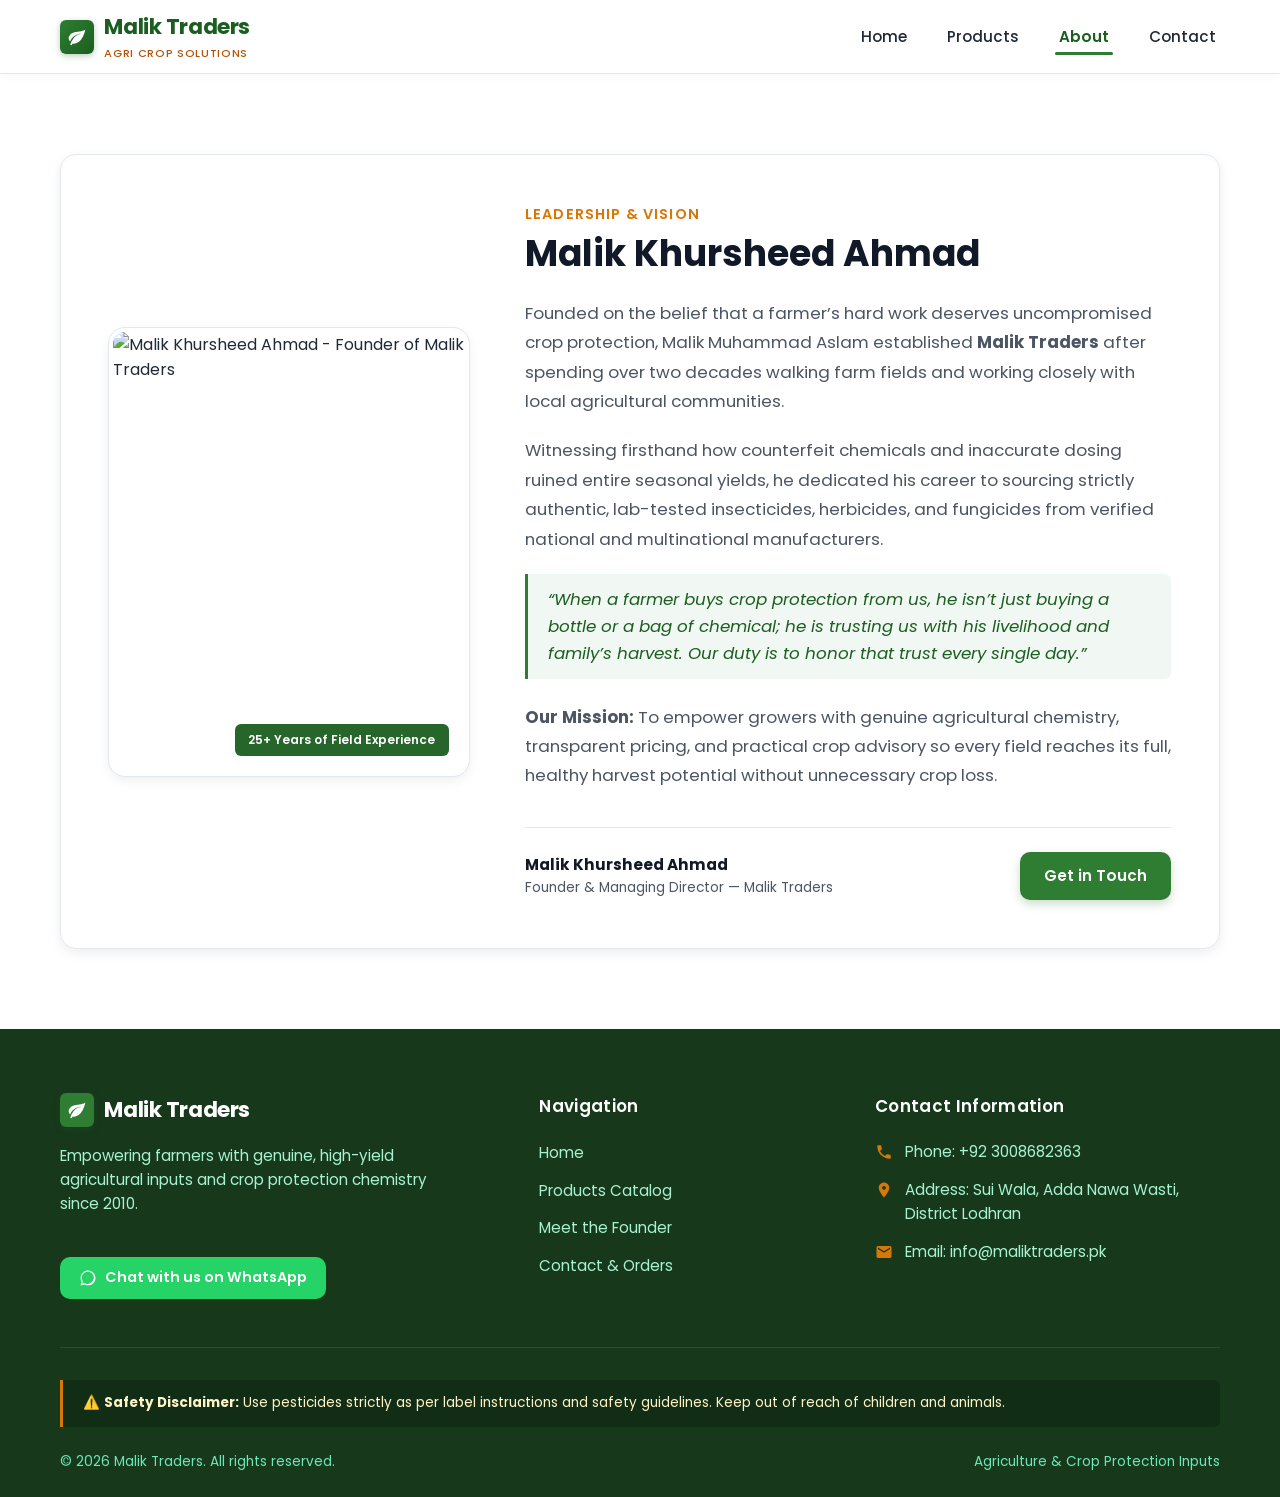
==== about.html @ 1c112be7 "Making Website" ====
<!DOCTYPE html>
<html lang="en">
<head>
  <meta charset="UTF-8">
  <meta name="viewport" content="width=device-width, initial-scale=1.0">
  <title>About Us - Meet the Founder | Malik Traders</title>
  <meta name="description" content="Meet the founder of Malik Traders, Malik Khursheed Ahmad. Learn about our 20+ years of agricultural experience and mission to protect farmers' crops.">
  
  <!-- Google Fonts: Poppins -->
  <link rel="preconnect" href="https://fonts.googleapis.com">
  <link rel="preconnect" href="https://fonts.gstatic.com" crossorigin>
  <link href="https://fonts.googleapis.com/css2?family=Poppins:wght@400;500;600;700&display=swap" rel="stylesheet">
  
  <!-- Stylesheet -->
  <link rel="stylesheet" href="style.css">
</head>
<body>

  <!-- Sticky Navbar -->
  <header class="header">
    <div class="container navbar">
      <a href="index.html" class="logo" aria-label="Malik Traders Home">
        <div class="logo-icon">
          <svg viewBox="0 0 24 24">
            <path d="M17 8C8 10 5.9 16.17 3.82 21.34L5.71 22l1-2.3A4.49 4.49 0 0 0 8 20C19 20 22 3 22 3c-1 2-8 2.25-13 3.25S2 11.5 2 13.5s1.75 3.75 1.75 3.75C7 8 17 8 17 8z"/>
          </svg>
        </div>
        <div>
          <div>Malik Traders</div>
          <span class="logo-badge">Agri Crop Solutions</span>
        </div>
      </a>

      <!-- Mobile Navigation Hamburger -->
      <button class="nav-toggle" aria-label="Toggle navigation menu" aria-expanded="false">
        <span></span>
        <span></span>
        <span></span>
      </button>

      <!-- Nav Links -->
      <nav>
        <ul class="nav-menu">
          <li><a href="index.html" class="nav-link">Home</a></li>
          <li><a href="products.html" class="nav-link">Products</a></li>
          <li><a href="about.html" class="nav-link active">About</a></li>
          <li><a href="contact.html" class="nav-link">Contact</a></li>
        </ul>
      </nav>
    </div>
  </header>

  <main>
    <!-- ONLY ONE SECTION: Meet the Founder -->
    <section class="about-section">
      <div class="container">
        
        <div class="founder-card reveal animate-hero-fade">
          
          <!-- Founder Photo Column -->
          <div class="founder-photo-wrap">
            <img src="images/founder.jpeg" alt="Malik Khursheed Ahmad - Founder of Malik Traders" loading="lazy">
            <div class="founder-badge">
              25+ Years of Field Experience
            </div>
          </div>

          <!-- Founder Bio Column -->
          <div class="founder-details">
            <span class="founder-role">Leadership & Vision</span>
            <h1 class="founder-name">Malik Khursheed Ahmad</h1>
            
            <div class="founder-bio">
              <p>
                Founded on the belief that a farmer’s hard work deserves uncompromised crop protection, 
                Malik Muhammad Aslam established <strong>Malik Traders</strong> after spending over 
                two decades walking farm fields and working closely with local agricultural communities.
              </p>
              <p>
                Witnessing firsthand how counterfeit chemicals and inaccurate dosing ruined entire seasonal yields, 
                he dedicated his career to sourcing strictly authentic, lab-tested insecticides, herbicides, 
                and fungicides from verified national and multinational manufacturers.
              </p>
              
              <div class="founder-quote">
                “When a farmer buys crop protection from us, he isn’t just buying a bottle or a bag of chemical; 
                he is trusting us with his livelihood and family’s harvest. Our duty is to honor that trust every single day.”
              </div>

              <p>
                <strong>Our Mission:</strong> To empower growers with genuine agricultural chemistry, transparent pricing, 
                and practical crop advisory so every field reaches its full, healthy harvest potential without unnecessary crop loss.
              </p>
            </div>

            <div class="founder-signature">
              <div class="signature-meta">
                <strong>Malik Khursheed Ahmad</strong>
                <span>Founder & Managing Director — Malik Traders</span>
              </div>
              <a href="contact.html" class="btn btn-primary" style="margin-left: auto;">
                Get in Touch
              </a>
            </div>

          </div>

        </div>

      </div>
    </section>
  </main>

  <!-- Simple Footer -->
  <footer class="footer">
    <div class="container">
      <div class="footer-top">
        <!-- Brand Info -->
        <div class="footer-brand">
          <a href="index.html" class="logo">
            <div class="logo-icon">
              <svg viewBox="0 0 24 24">
                <path d="M17 8C8 10 5.9 16.17 3.82 21.34L5.71 22l1-2.3A4.49 4.49 0 0 0 8 20C19 20 22 3 22 3c-1 2-8 2.25-13 3.25S2 11.5 2 13.5s1.75 3.75 1.75 3.75C7 8 17 8 17 8z"/>
              </svg>
            </div>
            <span>Malik Traders</span>
          </a>
          <p class="footer-tagline">
            Empowering farmers with genuine, high-yield agricultural inputs and crop protection chemistry since 2010.
          </p>
          <a href="https://wa.me/923008682363?text=Hello%20Malik%20Traders" target="_blank" rel="noopener noreferrer" class="footer-whatsapp-btn">
            <svg viewBox="0 0 24 24">
              <path d="M12.04 2c-5.46 0-9.91 4.45-9.91 9.91 0 1.75.46 3.45 1.32 4.95L2.05 22l5.25-1.38c1.45.79 3.08 1.21 4.74 1.21 5.46 0 9.91-4.45 9.91-9.91 0-2.65-1.03-5.14-2.9-7.01A9.816 9.816 0 0 0 12.04 2zm0 18.09c-1.52 0-3-.41-4.31-1.19l-.31-.18-3.2.84.85-3.12-.2-.32a8.04 8.04 0 0 1-1.23-4.31c0-4.47 3.64-8.11 8.11-8.11 2.17 0 4.2.85 5.73 2.38s2.38 3.56 2.38 5.73-3.64 8.16-8.03 8.16z"/>
            </svg>
            Chat with us on WhatsApp
          </a>
        </div>

        <!-- Quick Links -->
        <div>
          <h4 class="footer-title">Navigation</h4>
          <ul class="footer-nav-list">
            <li><a href="index.html" class="footer-nav-link">Home</a></li>
            <li><a href="products.html" class="footer-nav-link">Products Catalog</a></li>
            <li><a href="about.html" class="footer-nav-link">Meet the Founder</a></li>
            <li><a href="contact.html" class="footer-nav-link">Contact & Orders</a></li>
          </ul>
        </div>

        <!-- Contact Summary -->
        <div>
          <h4 class="footer-title">Contact Information</h4>
          <div class="footer-contact-list">
            <div class="footer-contact-item">
              <svg viewBox="0 0 24 24">
                <path d="M6.62 10.79a15.05 15.05 0 0 0 6.59 6.59l2.2-2.2c.27-.27.67-.36 1.02-.24 1.12.37 2.33.57 3.57.57.55 0 1 .45 1 1V20c0 .55-.45 1-1 1-9.39 0-17-7.61-17-17 0-.55.45-1 1-1h3.5c.55 0 1 .45 1 1 0 1.25.2 2.45.57 3.57.11.35.03.74-.25 1.02l-2.2 2.2z"/>
              </svg>
              <span>Phone: <a href="tel:+923008682363">+92 3008682363</a></span>
            </div>
            <div class="footer-contact-item">
              <svg viewBox="0 0 24 24">
                <path d="M12 2C8.13 2 5 5.13 5 9c0 5.25 7 13 7 13s7-7.75 7-13c0-3.87-3.13-7-7-7zm0 9.5c-1.38 0-2.5-1.12-2.5-2.5s1.12-2.5 2.5-2.5 2.5 1.12 2.5 2.5-1.12 2.5-2.5 2.5z"/>
              </svg>
              <span>Address: Sui Wala, Adda Nawa Wasti, District Lodhran</span>
            </div>
            <div class="footer-contact-item">
              <svg viewBox="0 0 24 24">
                <path d="M20 4H4c-1.1 0-1.99.9-1.99 2L2 18c0 1.1.9 2 2 2h16c1.1 0 2-.9 2-2V6c0-1.1-.9-2-2-2zm0 4l-8 5-8-5V6l8 5 8-5v2z"/>
              </svg>
              <span>Email: <a href="mailto:info@maliktraders.pk">info@maliktraders.pk</a></span>
            </div>
          </div>
        </div>
      </div>

      <!-- Safety Disclaimer (Strict Requirement) -->
      <div class="footer-disclaimer-box">
        <p class="footer-disclaimer-text">
          ⚠️ <strong>Safety Disclaimer:</strong> Use pesticides strictly as per label instructions and safety guidelines. Keep out of reach of children and animals.
        </p>
      </div>

      <!-- Bottom Bar -->
      <div class="footer-bottom">
        <div>&copy; <span id="current-year">2026</span> Malik Traders. All rights reserved.</div>
        <div>Agriculture & Crop Protection Inputs</div>
      </div>
    </div>
  </footer>

  <!-- Vanilla JavaScript -->
  <script src="script.js"></script>
</body>
</html>
---- style.css ----
/* ==========================================================================
   MALIK TRADERS - STYLESHEET
   Clean, Modern Frontend Styles for Agricultural Pesticides Business
   ========================================================================== */

/* --------------------------------------------------------------------------
   1. CSS Variables & Theme Definition
   Agriculture Theme: Green primary, Warm earthy yellow/orange accent, Clean White
   -------------------------------------------------------------------------- */
:root {
  /* Brand Palette */
  --color-primary: #2e7d32;         /* Vibrant agricultural green */
  --color-primary-dark: #1b5e20;    /* Deep forest green */
  --color-primary-light: #e8f5e9;   /* Soft mint green tint */
  --color-primary-subtle: #f1f8f3;  /* Ultra light green background */

  --color-accent: #d97706;          /* Earthy warm amber / yellow-orange */
  --color-accent-dark: #b45309;     /* Deep earthy amber */
  --color-accent-light: #fef3c7;    /* Subtle amber tint */

  --color-whatsapp: #25d366;        /* Official WhatsApp green */
  --color-whatsapp-dark: #128c7e;

  /* Neutrals & Text */
  --color-bg: #ffffff;              /* Clean white background */
  --color-bg-alt: #f8faf8;          /* Light off-white section background */
  --color-card-bg: #ffffff;
  --color-border: #e2e8f0;          /* Soft border */
  --color-border-hover: #cbd5e1;

  --color-text-main: #1f2937;       /* Dark slate for high readability */
  --color-text-muted: #4b5563;      /* Muted secondary body text */
  --color-text-light: #9ca3af;      /* Extra light text */
  --color-text-inverse: #ffffff;

  /* Typography */
  --font-family: 'Poppins', -apple-system, BlinkMacSystemFont, 'Segoe UI', Roboto, Helvetica, Arial, sans-serif;
  --font-size-base: 1rem;           /* 16px */
  --line-height-base: 1.6;

  /* Layout & Spacing */
  --container-max-width: 1200px;
  --header-height: 74px;
  --radius-sm: 6px;
  --radius-md: 10px;
  --radius-lg: 16px;
  --radius-full: 9999px;

  /* Shadows */
  --shadow-sm: 0 1px 3px rgba(0, 0, 0, 0.06), 0 1px 2px rgba(0, 0, 0, 0.04);
  --shadow-md: 0 4px 12px rgba(0, 0, 0, 0.07);
  --shadow-lg: 0 10px 25px -3px rgba(0, 0, 0, 0.08), 0 4px 6px -2px rgba(0, 0, 0, 0.04);
  --shadow-hover: 0 14px 28px rgba(46, 125, 50, 0.12), 0 8px 10px rgba(0, 0, 0, 0.04);

  /* Transitions */
  --transition-fast: 0.2s ease;
  --transition-normal: 0.3s ease;
}

/* --------------------------------------------------------------------------
   2. Reset & Base Styles
   -------------------------------------------------------------------------- */
*, *::before, *::after {
  box-sizing: border-box;
  margin: 0;
  padding: 0;
}

html {
  scroll-behavior: smooth;
  font-size: 16px;
}

body {
  font-family: var(--font-family);
  font-size: var(--font-size-base);
  line-height: var(--line-height-base);
  color: var(--color-text-main);
  background-color: var(--color-bg);
  min-height: 100vh;
  display: flex;
  flex-direction: column;
  -webkit-font-smoothing: antialiased;
  -moz-osx-font-smoothing: grayscale;
}

img {
  max-width: 100%;
  height: auto;
  display: block;
}

a {
  color: inherit;
  text-decoration: none;
  transition: color var(--transition-fast);
}

button {
  font-family: inherit;
  cursor: pointer;
  border: none;
  background: none;
}

ul, ol {
  list-style: none;
}

/* Accessible focus ring */
a:focus-visible,
button:focus-visible,
input:focus-visible,
textarea:focus-visible,
select:focus-visible {
  outline: 3px solid var(--color-accent);
  outline-offset: 2px;
}

/* Container */
.container {
  width: 100%;
  max-width: var(--container-max-width);
  margin-left: auto;
  margin-right: auto;
  padding-left: 1.25rem;
  padding-right: 1.25rem;
}

/* --------------------------------------------------------------------------
   3. Sticky Navbar
   -------------------------------------------------------------------------- */
.header {
  position: sticky;
  top: 0;
  z-index: 1000;
  background-color: rgba(255, 255, 255, 0.98);
  backdrop-filter: blur(8px);
  -webkit-backdrop-filter: blur(8px);
  border-bottom: 1px solid var(--color-border);
  box-shadow: 0 2px 10px rgba(0, 0, 0, 0.03);
  height: var(--header-height);
  display: flex;
  align-items: center;
}

.navbar {
  display: flex;
  align-items: center;
  justify-content: space-between;
  width: 100%;
}

/* Brand / Logo */
.logo {
  display: flex;
  align-items: center;
  gap: 0.65rem;
  font-size: 1.35rem;
  font-weight: 700;
  color: var(--color-primary-dark);
  letter-spacing: -0.02em;
}

.logo-icon {
  width: 34px;
  height: 34px;
  background: linear-gradient(135deg, var(--color-primary), var(--color-primary-dark));
  color: #ffffff;
  border-radius: var(--radius-sm);
  display: flex;
  align-items: center;
  justify-content: center;
  flex-shrink: 0;
  box-shadow: 0 2px 6px rgba(27, 94, 32, 0.3);
}

.logo-icon svg {
  width: 20px;
  height: 20px;
  fill: currentColor;
}

.logo-badge {
  display: block;
  font-size: 0.7rem;
  font-weight: 500;
  color: var(--color-accent-dark);
  text-transform: uppercase;
  letter-spacing: 0.06em;
}

/* Navigation Links */
.nav-menu {
  display: flex;
  align-items: center;
  gap: 2rem;
}

.nav-link {
  font-size: 0.95rem;
  font-weight: 500;
  color: var(--color-text-main);
  padding: 0.5rem 0.25rem;
  position: relative;
  transition: color var(--transition-fast);
}

.nav-link:hover {
  color: var(--color-primary);
}

.nav-link.active {
  color: var(--color-primary-dark);
  font-weight: 600;
}

.nav-link.active::after {
  content: '';
  position: absolute;
  bottom: 0;
  left: 0;
  width: 100%;
  height: 2.5px;
  background-color: var(--color-primary);
  border-radius: 2px;
}

/* Mobile Nav Toggle */
.nav-toggle {
  display: none;
  flex-direction: column;
  justify-content: space-between;
  width: 30px;
  height: 22px;
  padding: 0;
  cursor: pointer;
  z-index: 1001;
}

.nav-toggle span {
  display: block;
  width: 100%;
  height: 2.5px;
  background-color: var(--color-primary-dark);
  border-radius: 2px;
  transition: transform var(--transition-normal), opacity var(--transition-normal);
}

.nav-toggle.open span:nth-child(1) {
  transform: translateY(10px) rotate(45deg);
}
.nav-toggle.open span:nth-child(2) {
  opacity: 0;
}
.nav-toggle.open span:nth-child(3) {
  transform: translateY(-9px) rotate(-45deg);
}

/* --------------------------------------------------------------------------
   4. Buttons & Badges
   -------------------------------------------------------------------------- */
.btn {
  display: inline-flex;
  align-items: center;
  justify-content: center;
  gap: 0.5rem;
  font-weight: 600;
  font-size: 0.95rem;
  padding: 0.75rem 1.5rem;
  border-radius: var(--radius-md);
  transition: transform var(--transition-fast), box-shadow var(--transition-fast), background-color var(--transition-fast);
  cursor: pointer;
  text-align: center;
  white-space: nowrap;
}

/* Gentle hover lift */
.btn:hover {
  transform: translateY(-2px);
}

.btn-primary {
  background-color: var(--color-primary);
  color: #ffffff;
  box-shadow: 0 4px 10px rgba(46, 125, 50, 0.25);
}

.btn-primary:hover {
  background-color: var(--color-primary-dark);
  box-shadow: 0 6px 14px rgba(27, 94, 32, 0.3);
}

.btn-secondary {
  background-color: var(--color-accent);
  color: #ffffff;
  box-shadow: 0 4px 10px rgba(217, 119, 6, 0.25);
}

.btn-secondary:hover {
  background-color: var(--color-accent-dark);
  box-shadow: 0 6px 14px rgba(180, 83, 9, 0.3);
}

.btn-outline {
  border: 2px solid var(--color-primary);
  color: var(--color-primary-dark);
  background-color: transparent;
}

.btn-outline:hover {
  background-color: var(--color-primary-light);
}

.btn-whatsapp {
  background-color: var(--color-whatsapp);
  color: #ffffff;
  box-shadow: 0 4px 10px rgba(37, 211, 102, 0.25);
}

.btn-whatsapp:hover {
  background-color: #20ba59;
  box-shadow: 0 6px 14px rgba(37, 211, 102, 0.35);
}

.btn-whatsapp svg {
  width: 18px;
  height: 18px;
  fill: currentColor;
}

/* Category Badges */
.badge {
  display: inline-block;
  padding: 0.3rem 0.75rem;
  border-radius: var(--radius-full);
  font-size: 0.75rem;
  font-weight: 600;
  letter-spacing: 0.04em;
  text-transform: uppercase;
}

.badge-insecticide {
  background-color: #e8f5e9;
  color: #1b5e20;
}

.badge-herbicide {
  background-color: #fef3c7;
  color: #b45309;
}

.badge-fungicide {
  background-color: #e0f2fe;
  color: #0369a1;
}

/* --------------------------------------------------------------------------
   5. Minimal Animations (Soft fade-in, scroll fade/slide-up)
   -------------------------------------------------------------------------- */
/* Hero soft fade-in on load */
@keyframes heroFadeIn {
  from {
    opacity: 0;
    transform: translateY(16px);
  }
  to {
    opacity: 1;
    transform: translateY(0);
  }
}

.animate-hero-fade {
  animation: heroFadeIn 0.85s cubic-bezier(0.16, 1, 0.3, 1) forwards;
}

/* Scroll reveal (IntersectionObserver) */
.reveal {
  opacity: 0;
  transform: translateY(22px);
  transition: opacity 0.65s cubic-bezier(0.16, 1, 0.3, 1), transform 0.65s cubic-bezier(0.16, 1, 0.3, 1);
  will-change: opacity, transform;
}

.reveal.is-visible {
  opacity: 1;
  transform: translateY(0);
}

/* Stagger delay helpers for grid items */
.reveal-delay-1 { transition-delay: 0.1s; }
.reveal-delay-2 { transition-delay: 0.2s; }
.reveal-delay-3 { transition-delay: 0.3s; }
.reveal-delay-4 { transition-delay: 0.4s; }

/* Reduced motion preference */
@media (prefers-reduced-motion: reduce) {
  *, *::before, *::after {
    animation-duration: 0.01ms !important;
    animation-iteration-count: 1 !important;
    transition-duration: 0.01ms !important;
    scroll-behavior: auto !important;
  }
}

/* --------------------------------------------------------------------------
   6. Hero Section (Home)
   -------------------------------------------------------------------------- */
.hero-section {
  position: relative;
  background: linear-gradient(180deg, #f1f8f3 0%, #ffffff 100%);
  padding: 4.5rem 0 4rem;
  border-bottom: 1px solid #edf2ee;
  overflow: hidden;
}

.hero-content {
  max-width: 780px;
  margin: 0 auto;
  text-align: center;
}

.hero-pill {
  display: inline-flex;
  align-items: center;
  gap: 0.5rem;
  background-color: #ffffff;
  border: 1px solid #c8e6c9;
  color: var(--color-primary-dark);
  padding: 0.4rem 1rem;
  border-radius: var(--radius-full);
  font-size: 0.85rem;
  font-weight: 600;
  margin-bottom: 1.5rem;
  box-shadow: 0 2px 5px rgba(0, 0, 0, 0.03);
}

.hero-pill span {
  color: var(--color-accent);
}

.hero-title {
  font-size: 2.75rem;
  font-weight: 700;
  line-height: 1.2;
  color: #111827;
  margin-bottom: 1.25rem;
  letter-spacing: -0.03em;
}

.hero-title .highlight {
  color: var(--color-primary);
  position: relative;
  display: inline-block;
}

.hero-subtitle {
  font-size: 1.15rem;
  line-height: 1.65;
  color: var(--color-text-muted);
  margin-bottom: 2.25rem;
  max-width: 650px;
  margin-left: auto;
  margin-right: auto;
}

.hero-actions {
  display: flex;
  align-items: center;
  justify-content: center;
  gap: 1rem;
  flex-wrap: wrap;
}

/* --------------------------------------------------------------------------
   7. Highlights Section (Home)
   -------------------------------------------------------------------------- */
.section {
  padding: 4.5rem 0;
}

.section-alt {
  background-color: var(--color-bg-alt);
}

.section-header {
  text-align: center;
  max-width: 650px;
  margin: 0 auto 3rem;
}

.section-tag {
  display: inline-block;
  color: var(--color-primary);
  font-weight: 600;
  font-size: 0.85rem;
  text-transform: uppercase;
  letter-spacing: 0.08em;
  margin-bottom: 0.5rem;
}

.section-title {
  font-size: 2rem;
  font-weight: 700;
  color: #111827;
  line-height: 1.25;
  margin-bottom: 0.75rem;
}

.section-desc {
  font-size: 1rem;
  color: var(--color-text-muted);
}

.highlights-grid {
  display: grid;
  grid-template-columns: repeat(3, 1fr);
  gap: 1.75rem;
}

.highlight-card {
  background: var(--color-card-bg);
  border: 1px solid var(--color-border);
  border-radius: var(--radius-lg);
  padding: 2rem;
  transition: transform var(--transition-fast), box-shadow var(--transition-fast);
  box-shadow: var(--shadow-sm);
  display: flex;
  flex-direction: column;
}

/* Gentle hover lift */
.highlight-card:hover {
  transform: translateY(-4px);
  box-shadow: var(--shadow-hover);
  border-color: #c8e6c9;
}

.highlight-icon-wrap {
  width: 52px;
  height: 52px;
  border-radius: var(--radius-md);
  background-color: var(--color-primary-light);
  color: var(--color-primary);
  display: flex;
  align-items: center;
  justify-content: center;
  margin-bottom: 1.25rem;
}

.highlight-icon-wrap svg {
  width: 26px;
  height: 26px;
  fill: currentColor;
}

.highlight-title {
  font-size: 1.2rem;
  font-weight: 600;
  color: #111827;
  margin-bottom: 0.65rem;
}

.highlight-text {
  font-size: 0.95rem;
  color: var(--color-text-muted);
  line-height: 1.6;
}

/* --------------------------------------------------------------------------
   8. Product Cards & Grid
   -------------------------------------------------------------------------- */
.products-grid {
  display: grid;
  grid-template-columns: repeat(auto-fill, minmax(270px, 1fr));
  gap: 1.75rem;
}

.product-card {
  background: var(--color-card-bg);
  border: 1px solid var(--color-border);
  border-radius: var(--radius-lg);
  overflow: hidden;
  box-shadow: var(--shadow-sm);
  transition: transform var(--transition-fast), box-shadow var(--transition-fast);
  display: flex;
  flex-direction: column;
}

/* Gentle hover lift and subtle zoom */
.product-card:hover {
  transform: translateY(-5px);
  box-shadow: var(--shadow-hover);
  border-color: #c8e6c9;
}

.product-img-wrap {
  position: relative;
  width: 100%;
  aspect-ratio: 4 / 3;
  overflow: hidden;
  background-color: #f1f5f9;
}

.product-img-wrap img {
  width: 100%;
  height: 100%;
  object-fit: cover;
  transition: transform 0.4s ease;
}

.product-card:hover .product-img-wrap img {
  transform: scale(1.03); /* gentle zoom */
}

.product-category-overlay {
  position: absolute;
  top: 0.85rem;
  left: 0.85rem;
}

.product-body {
  padding: 1.4rem;
  display: flex;
  flex-direction: column;
  flex-grow: 1;
}

.product-name {
  font-size: 1.15rem;
  font-weight: 600;
  color: #111827;
  margin-bottom: 0.5rem;
}

.product-desc {
  font-size: 0.9rem;
  color: var(--color-text-muted);
  line-height: 1.55;
  margin-bottom: 1.25rem;
  flex-grow: 1;
}

.product-footer {
  margin-top: auto;
  border-top: 1px solid #f1f5f9;
  padding-top: 1rem;
}

.product-footer .btn {
  width: 100%;
  padding: 0.65rem 1rem;
  font-size: 0.9rem;
}

/* --------------------------------------------------------------------------
   9. Filter Bar (Products Page)
   -------------------------------------------------------------------------- */
.filter-bar {
  display: flex;
  align-items: center;
  justify-content: center;
  flex-wrap: wrap;
  gap: 0.65rem;
  margin-bottom: 2.5rem;
}

.filter-btn {
  padding: 0.6rem 1.25rem;
  font-size: 0.9rem;
  font-weight: 500;
  border-radius: var(--radius-full);
  background-color: #ffffff;
  border: 1px solid var(--color-border);
  color: var(--color-text-main);
  transition: all var(--transition-fast);
}

.filter-btn:hover {
  background-color: var(--color-primary-light);
  border-color: var(--color-primary);
  color: var(--color-primary-dark);
}

.filter-btn.active {
  background-color: var(--color-primary);
  color: #ffffff;
  border-color: var(--color-primary);
  font-weight: 600;
  box-shadow: 0 2px 8px rgba(46, 125, 50, 0.25);
}

.filter-status {
  text-align: center;
  font-size: 0.9rem;
  color: var(--color-text-muted);
  margin-bottom: 2rem;
}

/* --------------------------------------------------------------------------
   10. Call to Action Strip (Home)
   -------------------------------------------------------------------------- */
.cta-strip {
  background: linear-gradient(135deg, var(--color-primary-dark), #144918);
  color: #ffffff;
  padding: 3.5rem 0;
  position: relative;
  overflow: hidden;
}

.cta-container {
  display: flex;
  align-items: center;
  justify-content: space-between;
  gap: 2rem;
  flex-wrap: wrap;
}

.cta-text {
  max-width: 620px;
}

.cta-title {
  font-size: 2rem;
  font-weight: 700;
  margin-bottom: 0.5rem;
  color: #ffffff;
}

.cta-desc {
  font-size: 1rem;
  color: #d1fae5;
  line-height: 1.6;
}

.cta-actions {
  display: flex;
  align-items: center;
  gap: 1rem;
  flex-wrap: wrap;
}

/* --------------------------------------------------------------------------
   11. About Page: "Meet the Founder" (Single section strictly)
   -------------------------------------------------------------------------- */
.about-section {
  padding: 5rem 0;
}

.founder-card {
  background: var(--color-card-bg);
  border: 1px solid var(--color-border);
  border-radius: var(--radius-lg);
  padding: 3rem;
  box-shadow: var(--shadow-md);
  display: grid;
  grid-template-columns: 360px 1fr;
  gap: 3.5rem;
  align-items: center;
}

.founder-photo-wrap {
  position: relative;
  border-radius: var(--radius-lg);
  overflow: hidden;
  box-shadow: var(--shadow-md);
  border: 4px solid #ffffff;
  outline: 1px solid var(--color-border);
}

.founder-photo-wrap img {
  width: 100%;
  aspect-ratio: 4 / 5;
  object-fit: cover;
  transition: transform 0.4s ease;
}

.founder-photo-wrap:hover img {
  transform: scale(1.02);
}

.founder-badge {
  position: absolute;
  bottom: 1rem;
  right: 1rem;
  background-color: rgba(27, 94, 32, 0.95);
  color: #ffffff;
  padding: 0.4rem 0.85rem;
  border-radius: var(--radius-sm);
  font-size: 0.75rem;
  font-weight: 600;
  backdrop-filter: blur(4px);
}

.founder-details {
  display: flex;
  flex-direction: column;
}

.founder-role {
  color: var(--color-accent);
  font-weight: 600;
  font-size: 0.9rem;
  text-transform: uppercase;
  letter-spacing: 0.08em;
  margin-bottom: 0.35rem;
}

.founder-name {
  font-size: 2.25rem;
  font-weight: 700;
  color: #111827;
  margin-bottom: 1.5rem;
  line-height: 1.2;
}

.founder-bio p {
  font-size: 1.05rem;
  line-height: 1.75;
  color: var(--color-text-muted);
  margin-bottom: 1.25rem;
}

.founder-quote {
  border-left: 3px solid var(--color-primary);
  padding-left: 1.25rem;
  font-style: italic;
  color: var(--color-primary-dark);
  font-size: 1.05rem;
  margin-top: 0.75rem;
  margin-bottom: 1.5rem;
  background: var(--color-primary-subtle);
  padding-top: 0.75rem;
  padding-bottom: 0.75rem;
  padding-right: 1rem;
  border-radius: 0 var(--radius-sm) var(--radius-sm) 0;
}

.founder-signature {
  display: flex;
  align-items: center;
  gap: 1.5rem;
  margin-top: 1rem;
  padding-top: 1.5rem;
  border-top: 1px solid var(--color-border);
}

.signature-meta {
  font-size: 0.85rem;
  color: var(--color-text-muted);
}

.signature-meta strong {
  display: block;
  font-size: 0.95rem;
  color: #111827;
}

/* --------------------------------------------------------------------------
   12. Contact Page Styles
   -------------------------------------------------------------------------- */
.contact-section {
  padding: 4.5rem 0;
}

.contact-layout {
  display: grid;
  grid-template-columns: 1fr 1.2fr;
  gap: 3rem;
  align-items: start;
}

.contact-info-card {
  background: var(--color-card-bg);
  border: 1px solid var(--color-border);
  border-radius: var(--radius-lg);
  padding: 2.25rem;
  box-shadow: var(--shadow-sm);
}

.info-card-title {
  font-size: 1.4rem;
  font-weight: 700;
  color: #111827;
  margin-bottom: 0.75rem;
}

.info-card-desc {
  font-size: 0.95rem;
  color: var(--color-text-muted);
  margin-bottom: 2rem;
  line-height: 1.6;
}

.contact-item {
  display: flex;
  gap: 1.1rem;
  margin-bottom: 1.65rem;
}

.contact-item:last-child {
  margin-bottom: 0;
}

.contact-icon {
  width: 44px;
  height: 44px;
  border-radius: var(--radius-md);
  background-color: var(--color-primary-light);
  color: var(--color-primary);
  display: flex;
  align-items: center;
  justify-content: center;
  flex-shrink: 0;
}

.contact-icon svg {
  width: 22px;
  height: 22px;
  fill: currentColor;
}

.contact-item-title {
  font-size: 0.8rem;
  font-weight: 600;
  text-transform: uppercase;
  letter-spacing: 0.05em;
  color: var(--color-text-light);
  margin-bottom: 0.2rem;
}

.contact-item-val {
  font-size: 1rem;
  font-weight: 500;
  color: #111827;
  line-height: 1.5;
}

.contact-item-val a:hover {
  color: var(--color-primary);
  text-decoration: underline;
}

/* Contact Form */
.contact-form-wrap {
  background: var(--color-card-bg);
  border: 1px solid var(--color-border);
  border-radius: var(--radius-lg);
  padding: 2.5rem;
  box-shadow: var(--shadow-sm);
}

.form-title {
  font-size: 1.4rem;
  font-weight: 700;
  color: #111827;
  margin-bottom: 0.5rem;
}

.form-subtitle {
  font-size: 0.95rem;
  color: var(--color-text-muted);
  margin-bottom: 1.75rem;
}

.form-group {
  margin-bottom: 1.4rem;
}

.form-label {
  display: block;
  font-size: 0.9rem;
  font-weight: 600;
  color: #374151;
  margin-bottom: 0.4rem;
}

.form-input,
.form-textarea {
  width: 100%;
  font-family: inherit;
  font-size: 0.95rem;
  padding: 0.75rem 1rem;
  border: 1.5px solid var(--color-border);
  border-radius: var(--radius-md);
  color: var(--color-text-main);
  background-color: #ffffff;
  transition: border-color var(--transition-fast), box-shadow var(--transition-fast);
}

.form-input:focus,
.form-textarea:focus {
  border-color: var(--color-primary);
  box-shadow: 0 0 0 3px rgba(46, 125, 50, 0.15);
  outline: none;
}

.form-input.error,
.form-textarea.error {
  border-color: #dc2626;
  background-color: #fef2f2;
}

.field-error-msg {
  color: #dc2626;
  font-size: 0.8rem;
  margin-top: 0.35rem;
  display: none;
}

.field-error-msg.visible {
  display: block;
}

.form-textarea {
  resize: vertical;
  min-height: 120px;
}

/* Form Success Banner */
.form-success-banner {
  display: none;
  background-color: #ecfdf5;
  border: 1.5px solid #a7f3d0;
  color: #065f46;
  padding: 1.5rem;
  border-radius: var(--radius-md);
  margin-bottom: 1.5rem;
}

.form-success-banner.visible {
  display: flex;
  align-items: flex-start;
  gap: 1rem;
  animation: heroFadeIn 0.4s ease forwards;
}

.success-icon {
  width: 24px;
  height: 24px;
  fill: #059669;
  flex-shrink: 0;
  margin-top: 2px;
}

.success-text h4 {
  font-size: 1rem;
  font-weight: 700;
  margin-bottom: 0.25rem;
  color: #065f46;
}

.success-text p {
  font-size: 0.9rem;
  color: #047857;
  line-height: 1.5;
}

/* Google Map Embed */
.map-section {
  padding-bottom: 4.5rem;
}

.map-container {
  width: 100%;
  height: 380px;
  border-radius: var(--radius-lg);
  overflow: hidden;
  border: 1px solid var(--color-border);
  box-shadow: var(--shadow-sm);
  background-color: #e2e8f0;
}

.map-container iframe {
  width: 100%;
  height: 100%;
  border: 0;
}

/* --------------------------------------------------------------------------
   13. Footer
   -------------------------------------------------------------------------- */
.footer {
  margin-top: auto;
  background-color: #17381b; /* Deep rich agricultural green */
  color: #d1fae5;
  padding-top: 4rem;
  padding-bottom: 1.5rem;
}

.footer-top {
  display: grid;
  grid-template-columns: 1.5fr 1fr 1.2fr;
  gap: 3rem;
  padding-bottom: 3rem;
  border-bottom: 1px solid rgba(255, 255, 255, 0.1);
}

.footer-brand .logo {
  color: #ffffff;
  margin-bottom: 1rem;
}

.footer-brand .logo-icon {
  background: var(--color-primary);
}

.footer-tagline {
  font-size: 0.95rem;
  color: #a7f3d0;
  line-height: 1.6;
  margin-bottom: 1.5rem;
  max-width: 380px;
}

.footer-title {
  color: #ffffff;
  font-size: 1.05rem;
  font-weight: 600;
  margin-bottom: 1.25rem;
  letter-spacing: 0.02em;
}

.footer-nav-list {
  display: flex;
  flex-direction: column;
  gap: 0.75rem;
}

.footer-nav-link {
  color: #a7f3d0;
  font-size: 0.95rem;
  transition: color var(--transition-fast), transform var(--transition-fast);
  display: inline-block;
}

.footer-nav-link:hover {
  color: #ffffff;
  transform: translateX(4px);
}

.footer-contact-list {
  display: flex;
  flex-direction: column;
  gap: 0.85rem;
  font-size: 0.95rem;
}

.footer-contact-item {
  display: flex;
  align-items: flex-start;
  gap: 0.75rem;
  color: #a7f3d0;
}

.footer-contact-item svg {
  width: 18px;
  height: 18px;
  fill: var(--color-accent);
  flex-shrink: 0;
  margin-top: 3px;
}

.footer-contact-item a:hover {
  color: #ffffff;
  text-decoration: underline;
}

.footer-whatsapp-btn {
  display: inline-flex;
  align-items: center;
  gap: 0.5rem;
  background-color: var(--color-whatsapp);
  color: #ffffff;
  font-weight: 600;
  padding: 0.6rem 1.2rem;
  border-radius: var(--radius-md);
  margin-top: 1rem;
  font-size: 0.9rem;
  transition: background-color var(--transition-fast), transform var(--transition-fast);
}

.footer-whatsapp-btn:hover {
  background-color: #1eb956;
  transform: translateY(-2px);
  color: #ffffff;
  text-decoration: none;
}

.footer-whatsapp-btn svg {
  width: 18px;
  height: 18px;
  fill: currentColor;
}

/* Footer Safety Disclaimer (Required) */
.footer-disclaimer-box {
  background-color: rgba(0, 0, 0, 0.2);
  border-left: 3px solid var(--color-accent);
  padding: 0.85rem 1.25rem;
  margin-top: 2rem;
  border-radius: 0 var(--radius-sm) var(--radius-sm) 0;
}

.footer-disclaimer-text {
  font-size: 0.85rem;
  color: #fef3c7;
  line-height: 1.5;
}

.footer-bottom {
  padding-top: 1.5rem;
  display: flex;
  align-items: center;
  justify-content: space-between;
  font-size: 0.85rem;
  color: #6ee7b7;
  flex-wrap: wrap;
  gap: 1rem;
}

/* --------------------------------------------------------------------------
   14. Responsive Breakpoints
   -------------------------------------------------------------------------- */
@media (max-width: 992px) {
  .hero-title {
    font-size: 2.25rem;
  }

  .highlights-grid {
    grid-template-columns: 1fr;
    gap: 1.25rem;
  }

  .founder-card {
    grid-template-columns: 1fr;
    gap: 2.25rem;
    padding: 2rem;
  }

  .founder-photo-wrap {
    max-width: 320px;
    margin: 0 auto;
  }

  .contact-layout {
    grid-template-columns: 1fr;
  }

  .footer-top {
    grid-template-columns: 1fr;
    gap: 2.5rem;
  }
}

@media (max-width: 768px) {
  .header {
    height: 66px;
  }

  .nav-toggle {
    display: flex;
  }

  .nav-menu {
    position: fixed;
    top: 66px;
    left: 0;
    right: 0;
    background-color: #ffffff;
    flex-direction: column;
    align-items: flex-start;
    padding: 1.75rem 2rem;
    gap: 1.25rem;
    border-bottom: 1px solid var(--color-border);
    box-shadow: 0 10px 20px rgba(0, 0, 0, 0.08);
    transform: translateY(-110%);
    opacity: 0;
    pointer-events: none;
    transition: transform 0.3s ease, opacity 0.3s ease;
  }

  .nav-menu.open {
    transform: translateY(0);
    opacity: 1;
    pointer-events: auto;
  }

  .nav-link {
    width: 100%;
    font-size: 1.1rem;
    padding: 0.6rem 0;
    border-bottom: 1px solid #f1f5f9;
  }

  .nav-link.active::after {
    display: none;
  }

  .nav-link.active {
    color: var(--color-primary);
    font-weight: 700;
  }

  .hero-title {
    font-size: 1.95rem;
  }

  .hero-subtitle {
    font-size: 1rem;
  }

  .cta-container {
    flex-direction: column;
    text-align: center;
  }

  .cta-actions {
    justify-content: center;
  }

  .footer-bottom {
    flex-direction: column;
    text-align: center;
    justify-content: center;
  }
}

@media (max-width: 480px) {
  .hero-actions {
    flex-direction: column;
    width: 100%;
  }

  .hero-actions .btn {
    width: 100%;
  }

  .contact-form-wrap {
    padding: 1.5rem 1.2rem;
  }

  .founder-card {
    padding: 1.5rem;
  }

  .section {
    padding: 3.5rem 0;
  }
}
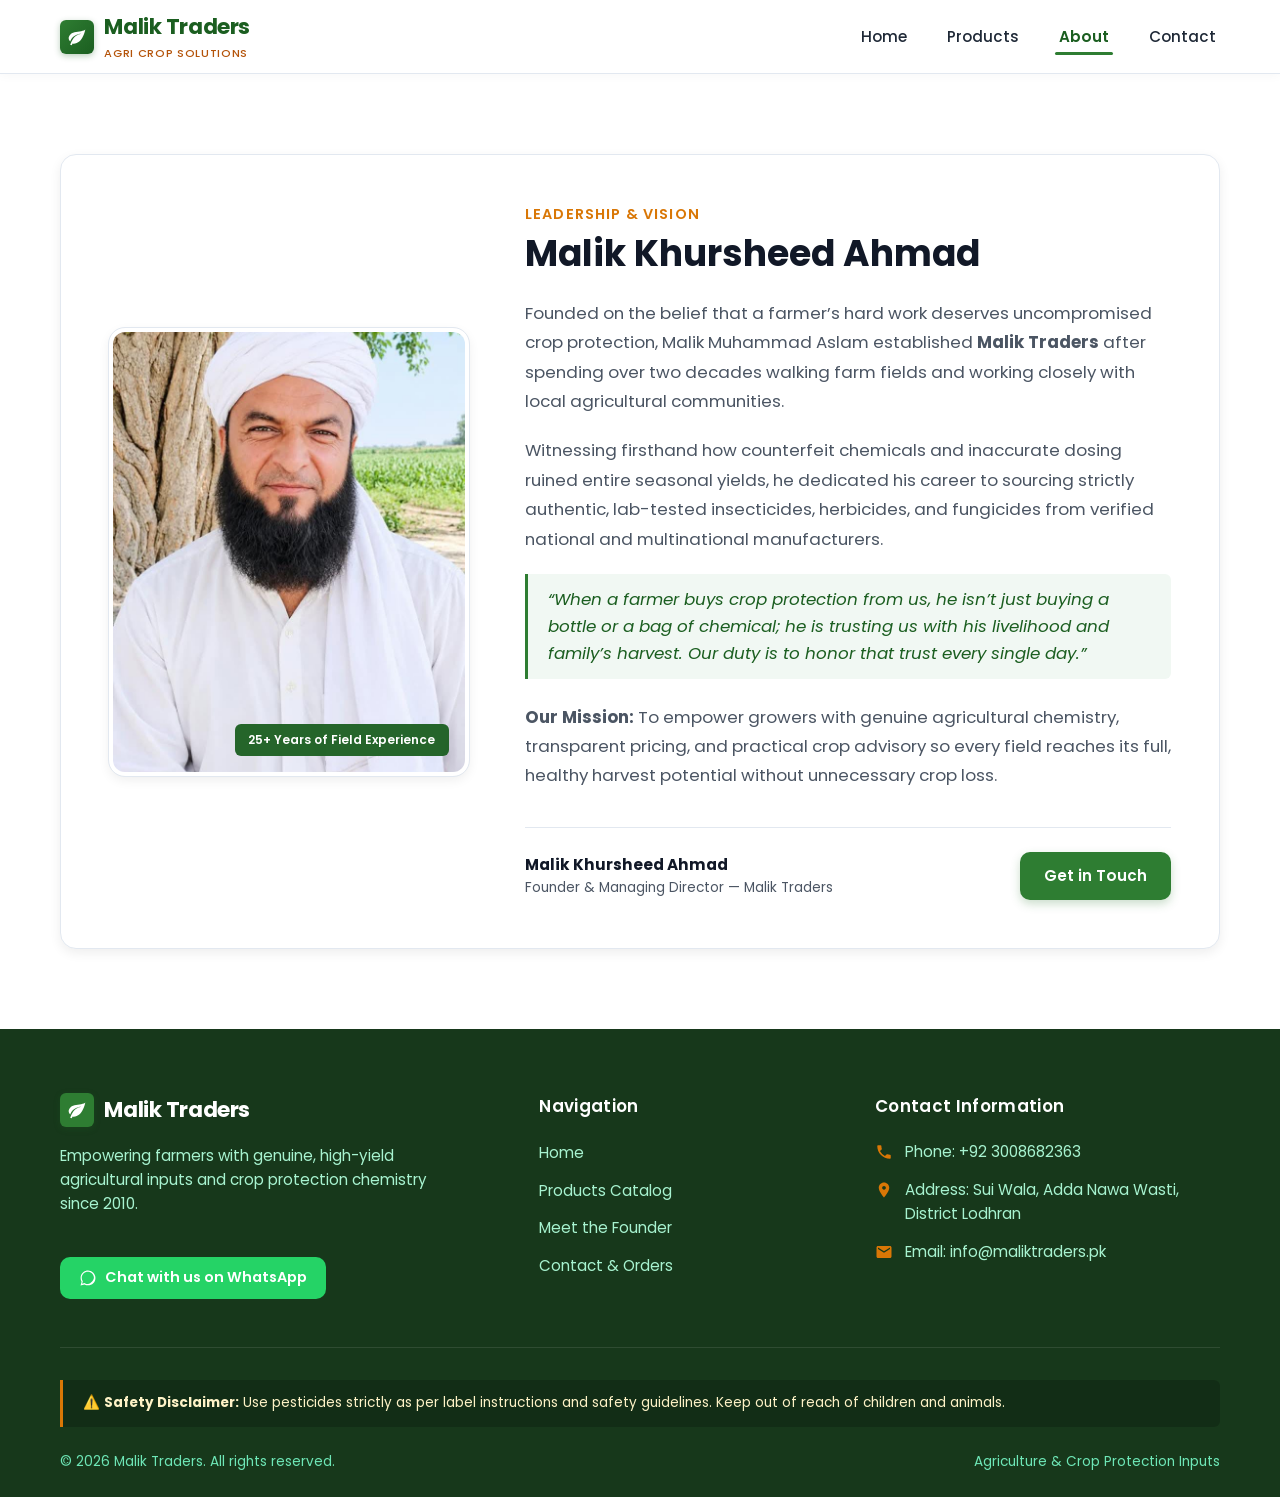
==== commit ffb4e438: "Initial commit - Malik Traders website" ====
--- a/about.html
+++ b/about.html
@@ -192,4 +192,4 @@
   <script src="script.js"></script>
 </body>
 </html>
-
+
